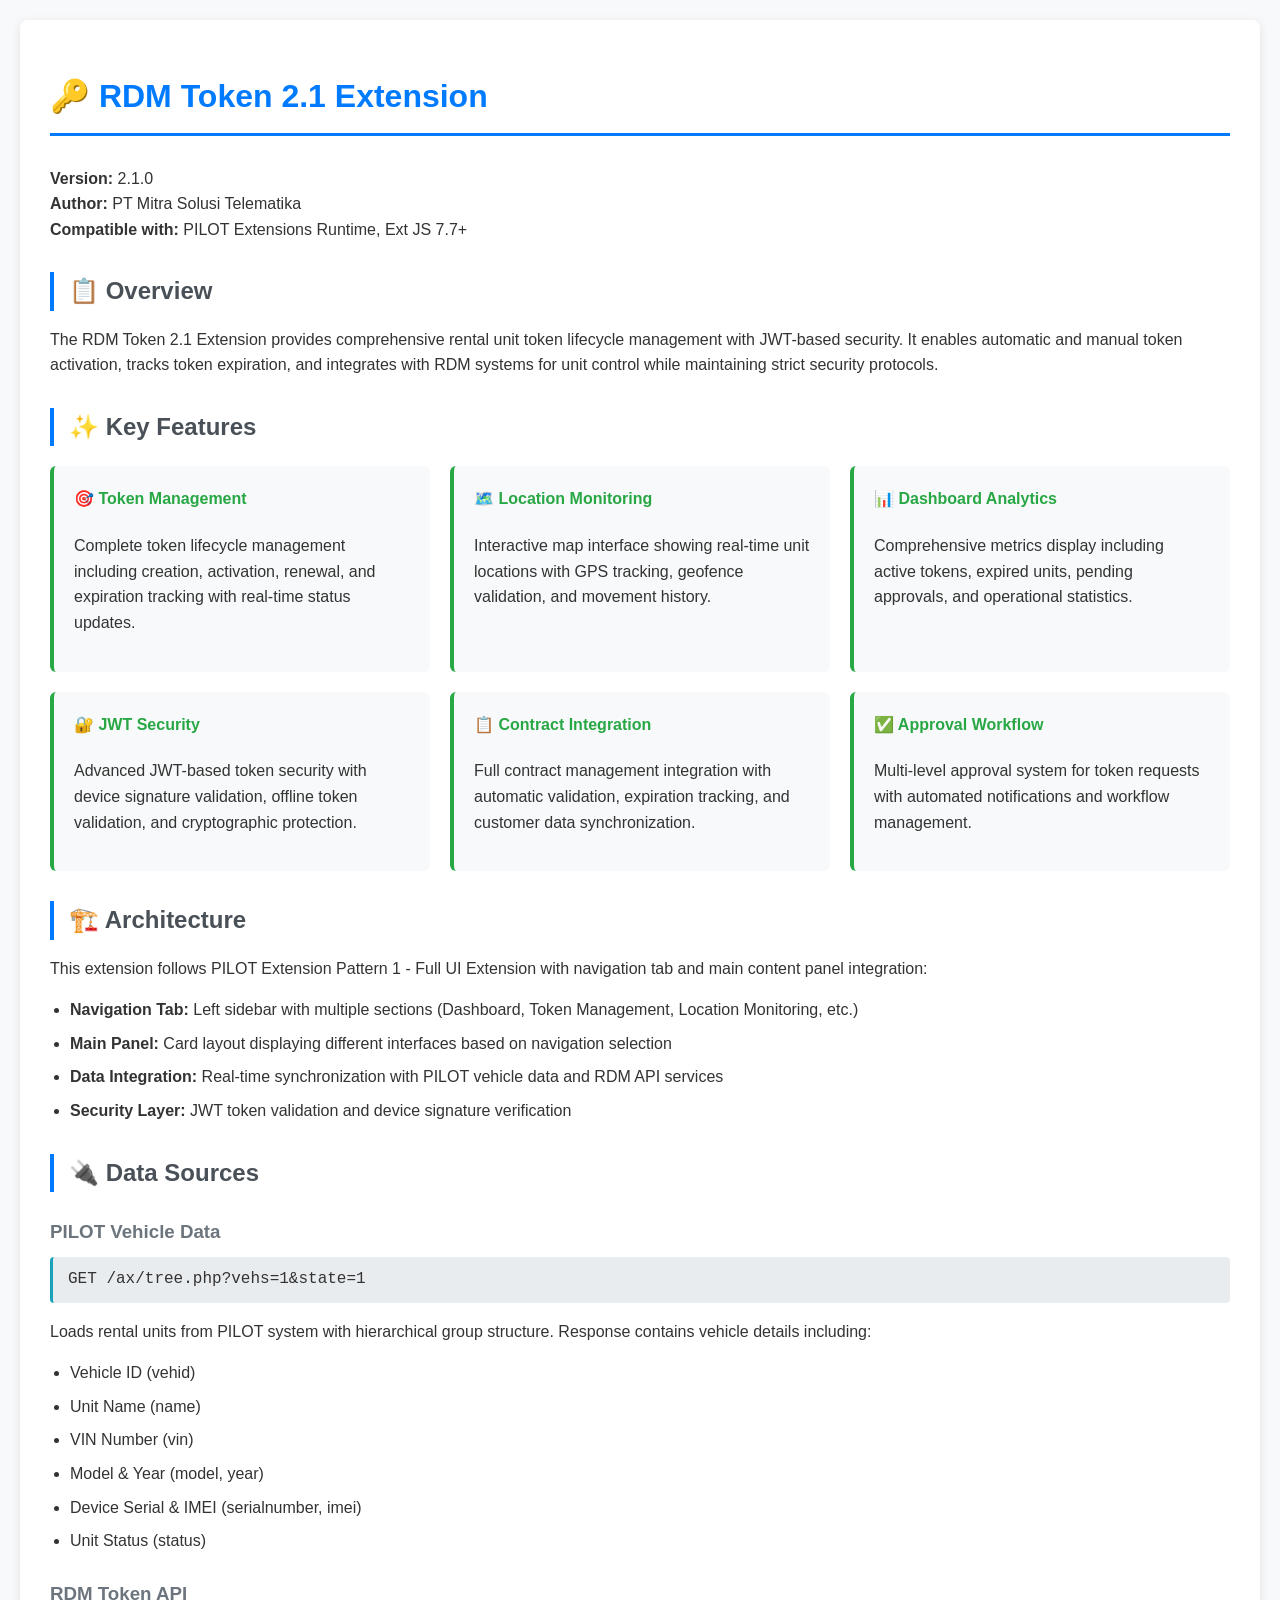
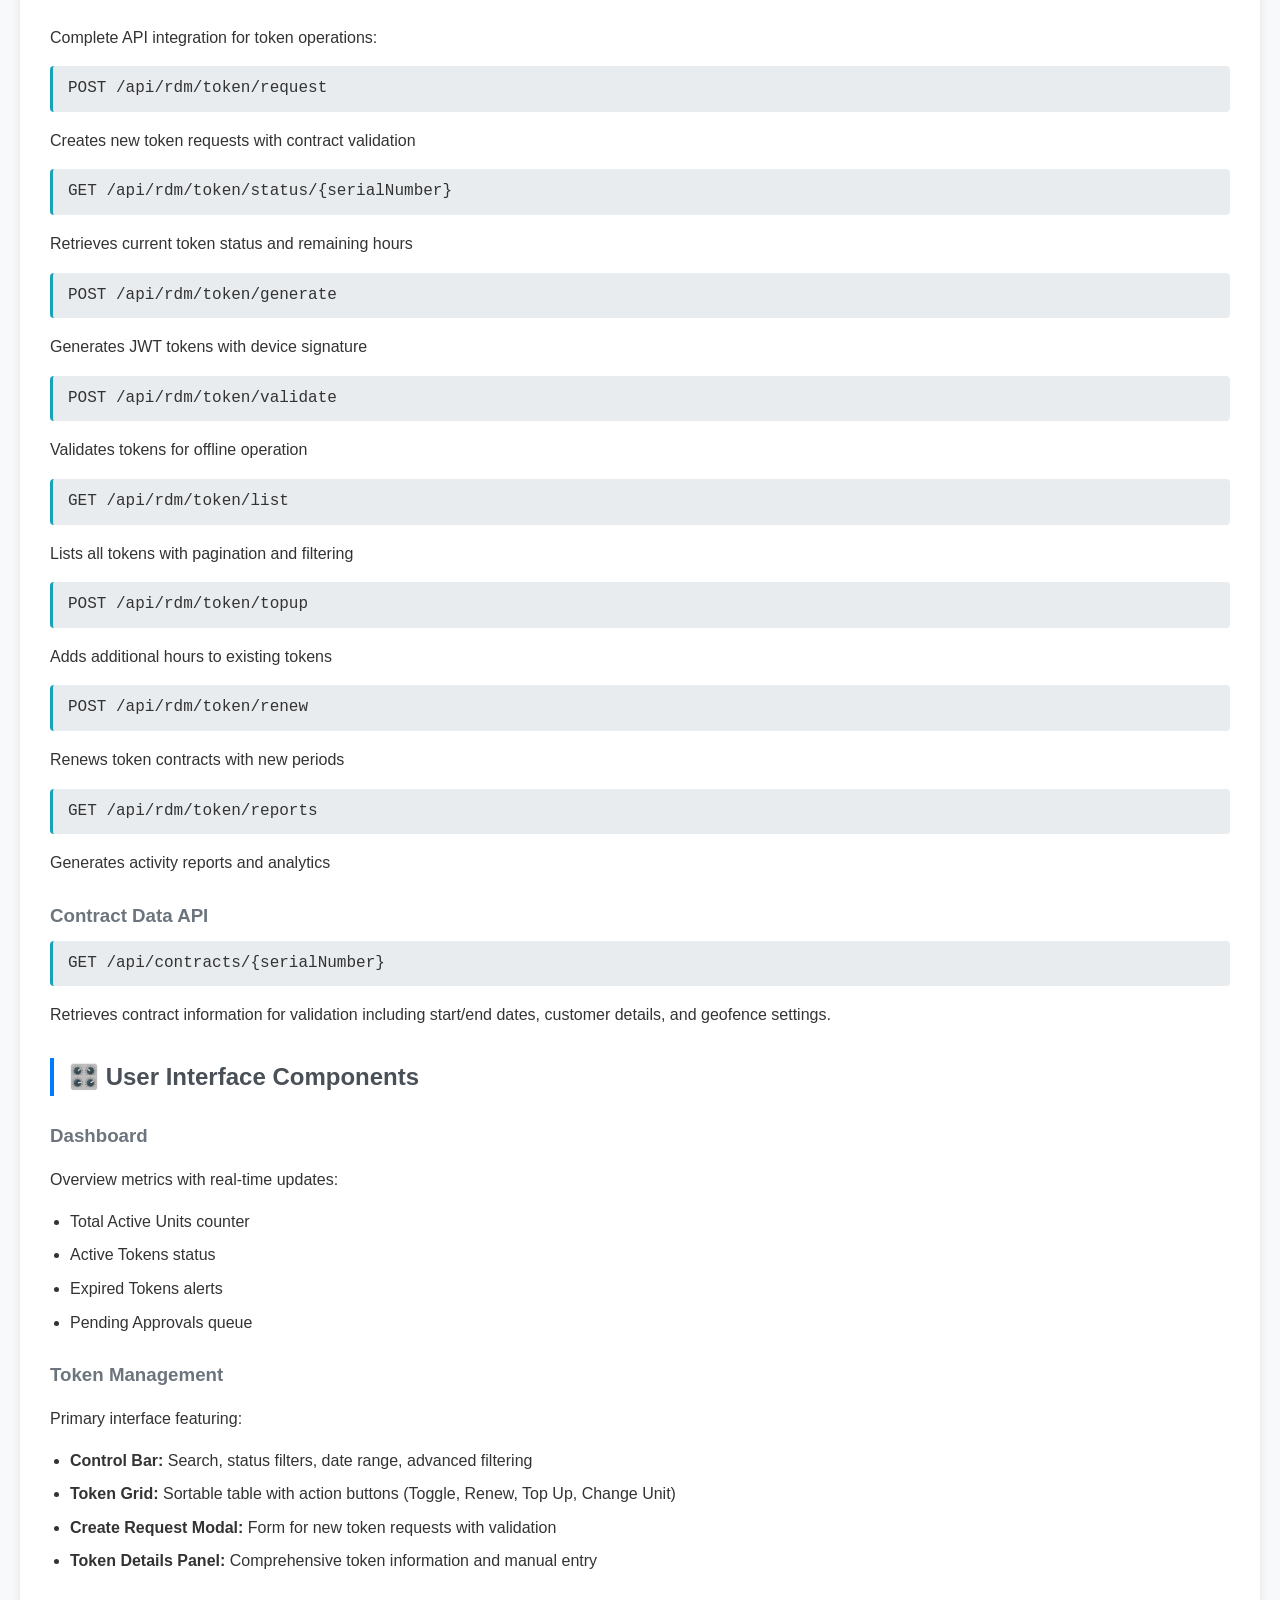
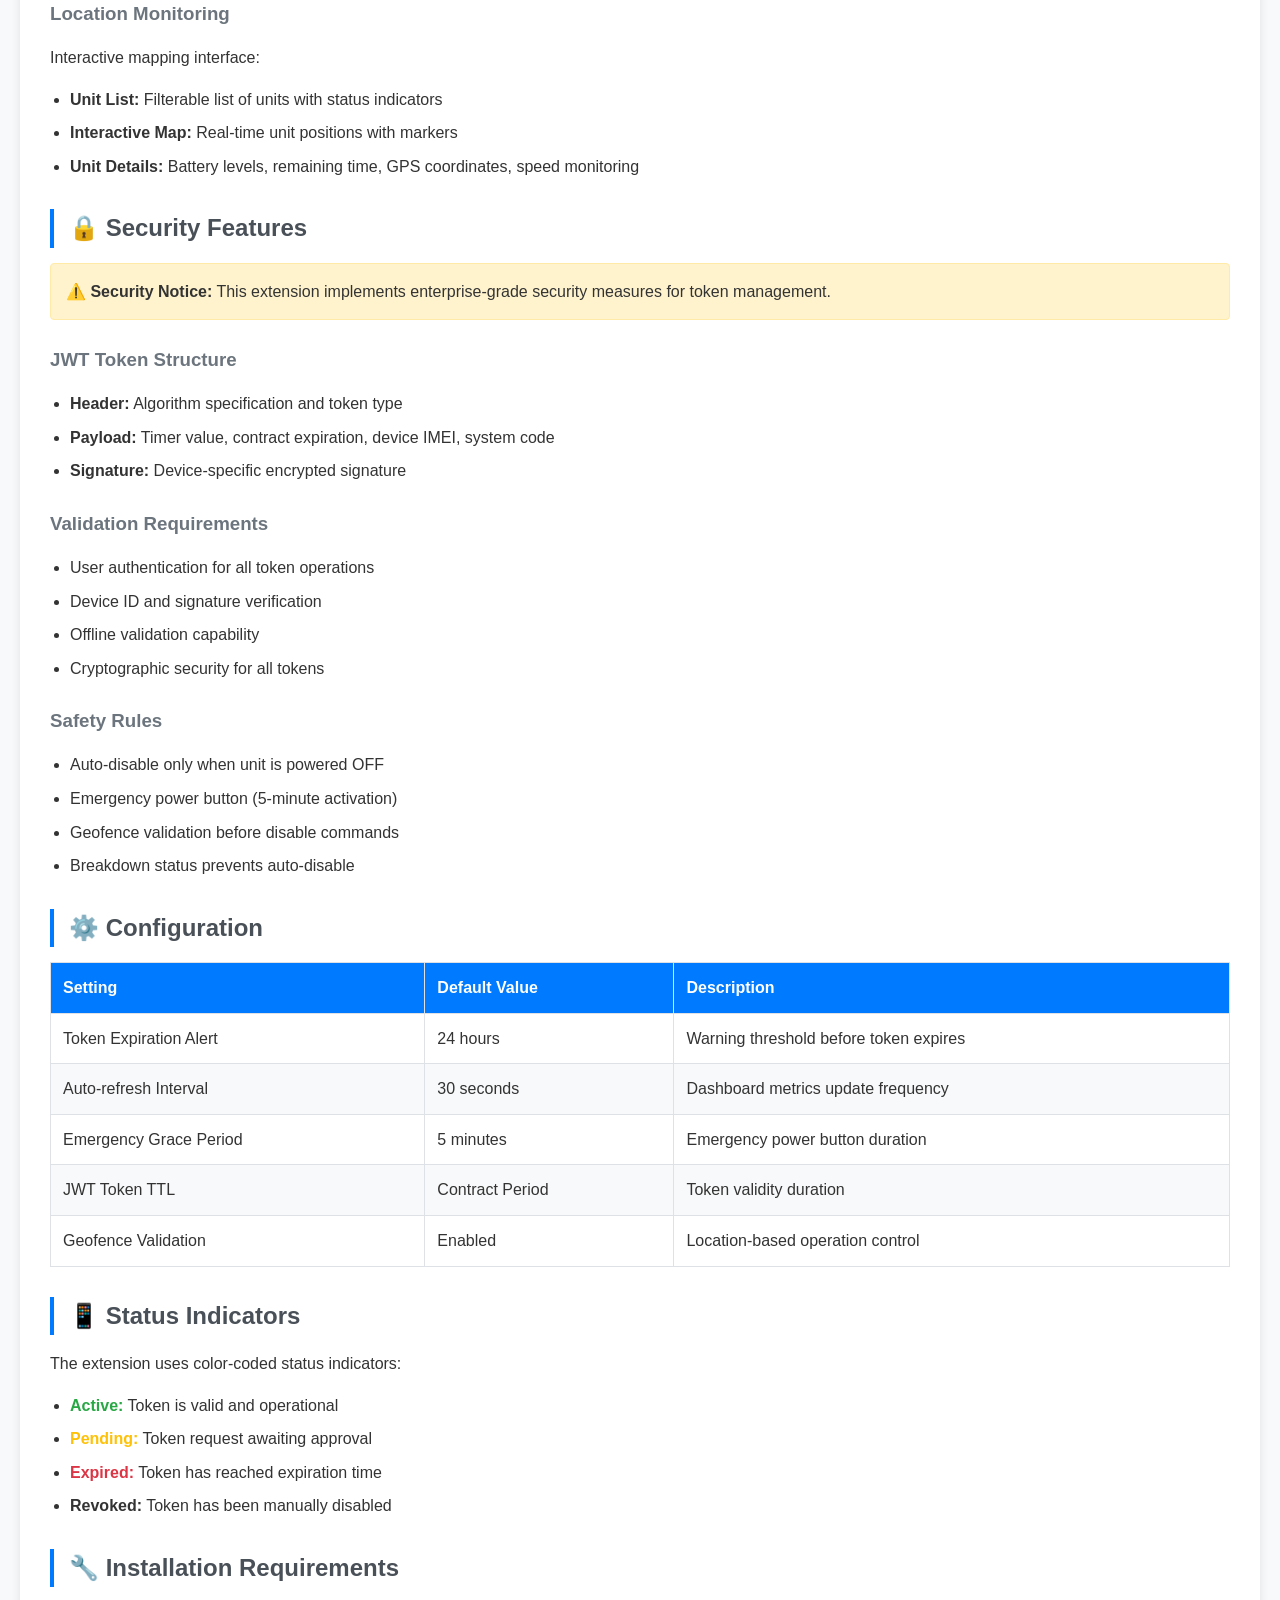
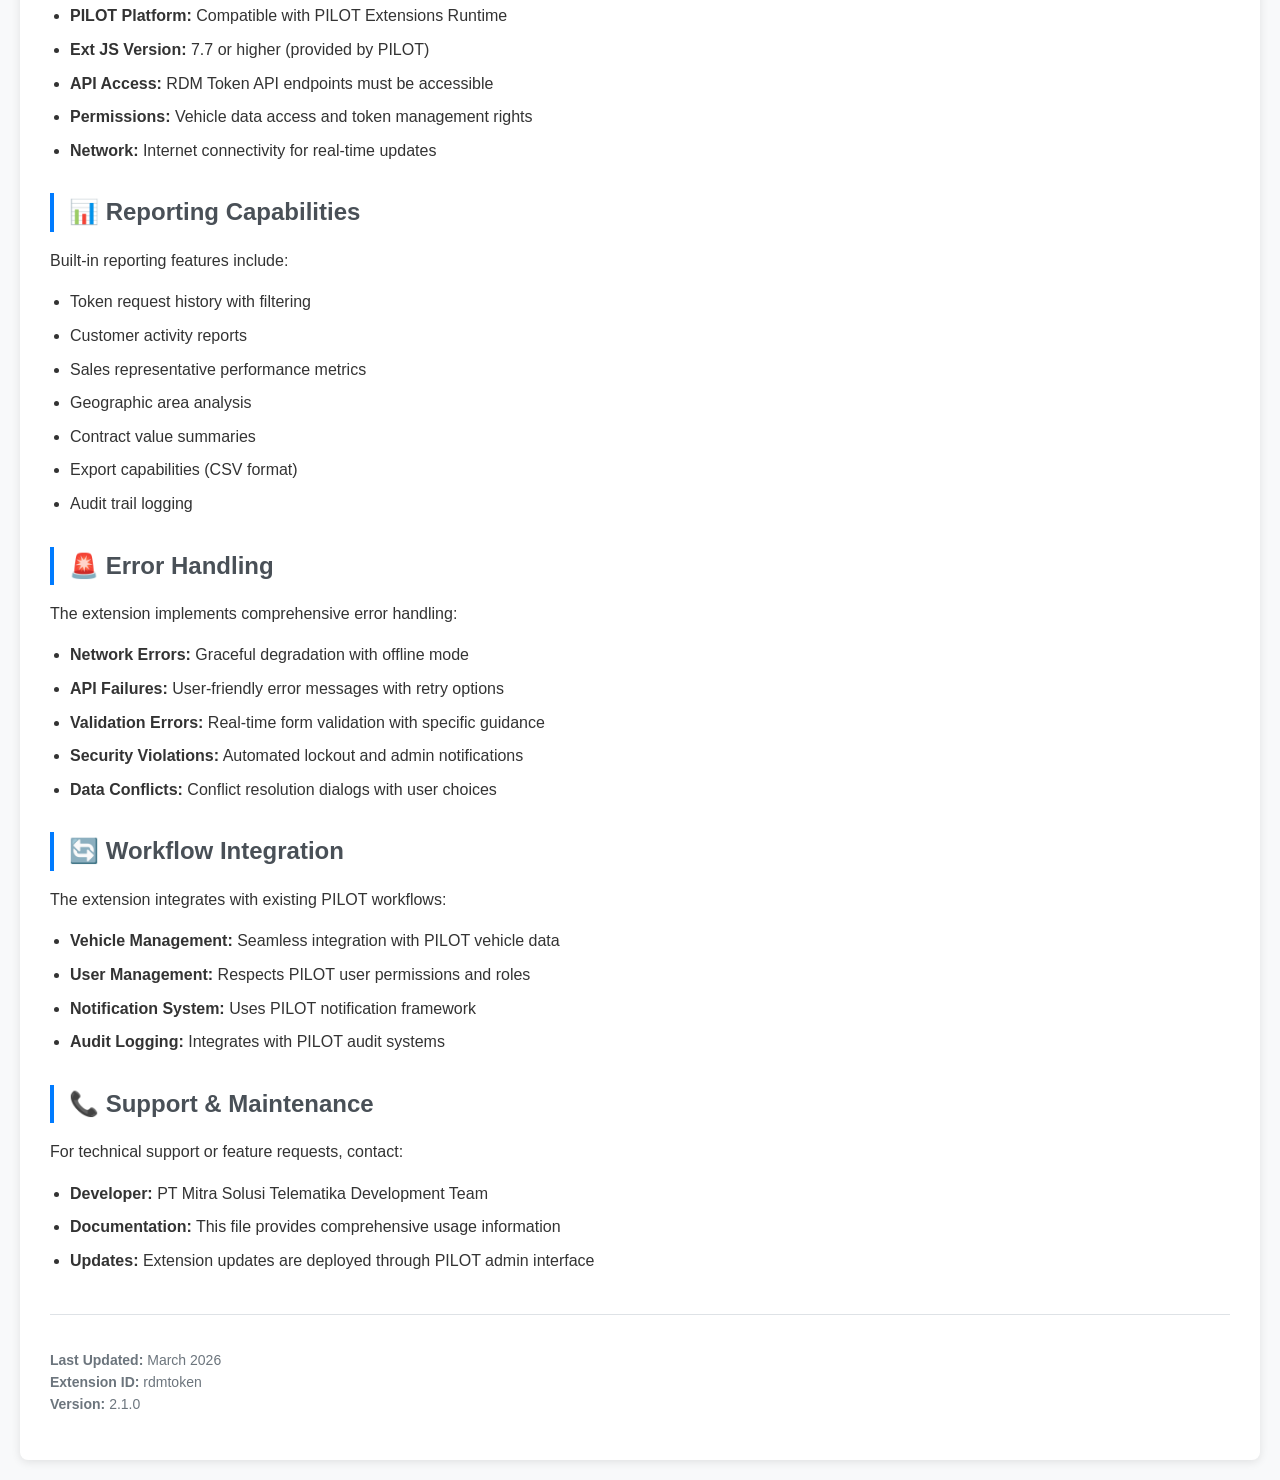
==== RDM/doc/index.html @ cec684c6 "Add files via upload" ====
<!DOCTYPE html>
<html lang="en">
<head>
    <meta charset="UTF-8">
    <meta name="viewport" content="width=device-width, initial-scale=1.0">
    <title>RDM Token 2.1 Extension Documentation</title>
    <style>
        body {
            font-family: 'Segoe UI', Tahoma, Geneva, Verdana, sans-serif;
            line-height: 1.6;
            margin: 0;
            padding: 20px;
            background-color: #f8f9fa;
            color: #333;
        }
        .container {
            max-width: 1200px;
            margin: 0 auto;
            background: white;
            padding: 30px;
            border-radius: 8px;
            box-shadow: 0 2px 10px rgba(0,0,0,0.1);
        }
        h1 {
            color: #007bff;
            border-bottom: 3px solid #007bff;
            padding-bottom: 10px;
            margin-bottom: 30px;
        }
        h2 {
            color: #495057;
            margin-top: 30px;
            margin-bottom: 15px;
            border-left: 4px solid #007bff;
            padding-left: 15px;
        }
        h3 {
            color: #6c757d;
            margin-top: 25px;
            margin-bottom: 10px;
        }
        .feature-grid {
            display: grid;
            grid-template-columns: repeat(auto-fit, minmax(300px, 1fr));
            gap: 20px;
            margin: 20px 0;
        }
        .feature-card {
            background: #f8f9fa;
            padding: 20px;
            border-radius: 6px;
            border-left: 4px solid #28a745;
        }
        .feature-card h4 {
            margin-top: 0;
            color: #28a745;
        }
        .api-endpoint {
            background: #e9ecef;
            padding: 10px 15px;
            border-radius: 4px;
            font-family: 'Courier New', monospace;
            margin: 10px 0;
            border-left: 3px solid #17a2b8;
        }
        .security-warning {
            background: #fff3cd;
            border: 1px solid #ffeaa7;
            border-radius: 4px;
            padding: 15px;
            margin: 15px 0;
        }
        .config-table {
            width: 100%;
            border-collapse: collapse;
            margin: 15px 0;
        }
        .config-table th,
        .config-table td {
            border: 1px solid #dee2e6;
            padding: 12px;
            text-align: left;
        }
        .config-table th {
            background-color: #007bff;
            color: white;
        }
        .config-table tr:nth-child(even) {
            background-color: #f8f9fa;
        }
        .status-active { color: #28a745; font-weight: bold; }
        .status-pending { color: #ffc107; font-weight: bold; }
        .status-expired { color: #dc3545; font-weight: bold; }
        ul {
            padding-left: 20px;
        }
        li {
            margin-bottom: 8px;
        }
    </style>
</head>
<body>
    <div class="container">
        <h1>🔑 RDM Token 2.1 Extension</h1>
        
        <p><strong>Version:</strong> 2.1.0<br>
        <strong>Author:</strong> PT Mitra Solusi Telematika<br>
        <strong>Compatible with:</strong> PILOT Extensions Runtime, Ext JS 7.7+</p>

        <h2>📋 Overview</h2>
        <p>The RDM Token 2.1 Extension provides comprehensive rental unit token lifecycle management with JWT-based security. It enables automatic and manual token activation, tracks token expiration, and integrates with RDM systems for unit control while maintaining strict security protocols.</p>

        <h2>✨ Key Features</h2>
        <div class="feature-grid">
            <div class="feature-card">
                <h4>🎯 Token Management</h4>
                <p>Complete token lifecycle management including creation, activation, renewal, and expiration tracking with real-time status updates.</p>
            </div>
            <div class="feature-card">
                <h4>🗺️ Location Monitoring</h4>
                <p>Interactive map interface showing real-time unit locations with GPS tracking, geofence validation, and movement history.</p>
            </div>
            <div class="feature-card">
                <h4>📊 Dashboard Analytics</h4>
                <p>Comprehensive metrics display including active tokens, expired units, pending approvals, and operational statistics.</p>
            </div>
            <div class="feature-card">
                <h4>🔐 JWT Security</h4>
                <p>Advanced JWT-based token security with device signature validation, offline token validation, and cryptographic protection.</p>
            </div>
            <div class="feature-card">
                <h4>📋 Contract Integration</h4>
                <p>Full contract management integration with automatic validation, expiration tracking, and customer data synchronization.</p>
            </div>
            <div class="feature-card">
                <h4>✅ Approval Workflow</h4>
                <p>Multi-level approval system for token requests with automated notifications and workflow management.</p>
            </div>
        </div>

        <h2>🏗️ Architecture</h2>
        <p>This extension follows PILOT Extension Pattern 1 - Full UI Extension with navigation tab and main content panel integration:</p>
        <ul>
            <li><strong>Navigation Tab:</strong> Left sidebar with multiple sections (Dashboard, Token Management, Location Monitoring, etc.)</li>
            <li><strong>Main Panel:</strong> Card layout displaying different interfaces based on navigation selection</li>
            <li><strong>Data Integration:</strong> Real-time synchronization with PILOT vehicle data and RDM API services</li>
            <li><strong>Security Layer:</strong> JWT token validation and device signature verification</li>
        </ul>

        <h2>🔌 Data Sources</h2>
        <h3>PILOT Vehicle Data</h3>
        <div class="api-endpoint">GET /ax/tree.php?vehs=1&state=1</div>
        <p>Loads rental units from PILOT system with hierarchical group structure. Response contains vehicle details including:</p>
        <ul>
            <li>Vehicle ID (vehid)</li>
            <li>Unit Name (name)</li>
            <li>VIN Number (vin)</li>
            <li>Model & Year (model, year)</li>
            <li>Device Serial & IMEI (serialnumber, imei)</li>
            <li>Unit Status (status)</li>
        </ul>

        <h3>RDM Token API</h3>
        <p>Complete API integration for token operations:</p>
        
        <div class="api-endpoint">POST /api/rdm/token/request</div>
        <p>Creates new token requests with contract validation</p>

        <div class="api-endpoint">GET /api/rdm/token/status/{serialNumber}</div>
        <p>Retrieves current token status and remaining hours</p>

        <div class="api-endpoint">POST /api/rdm/token/generate</div>
        <p>Generates JWT tokens with device signature</p>

        <div class="api-endpoint">POST /api/rdm/token/validate</div>
        <p>Validates tokens for offline operation</p>

        <div class="api-endpoint">GET /api/rdm/token/list</div>
        <p>Lists all tokens with pagination and filtering</p>

        <div class="api-endpoint">POST /api/rdm/token/topup</div>
        <p>Adds additional hours to existing tokens</p>

        <div class="api-endpoint">POST /api/rdm/token/renew</div>
        <p>Renews token contracts with new periods</p>

        <div class="api-endpoint">GET /api/rdm/token/reports</div>
        <p>Generates activity reports and analytics</p>

        <h3>Contract Data API</h3>
        <div class="api-endpoint">GET /api/contracts/{serialNumber}</div>
        <p>Retrieves contract information for validation including start/end dates, customer details, and geofence settings.</p>

        <h2>🎛️ User Interface Components</h2>
        <h3>Dashboard</h3>
        <p>Overview metrics with real-time updates:</p>
        <ul>
            <li>Total Active Units counter</li>
            <li>Active Tokens status</li>
            <li>Expired Tokens alerts</li>
            <li>Pending Approvals queue</li>
        </ul>

        <h3>Token Management</h3>
        <p>Primary interface featuring:</p>
        <ul>
            <li><strong>Control Bar:</strong> Search, status filters, date range, advanced filtering</li>
            <li><strong>Token Grid:</strong> Sortable table with action buttons (Toggle, Renew, Top Up, Change Unit)</li>
            <li><strong>Create Request Modal:</strong> Form for new token requests with validation</li>
            <li><strong>Token Details Panel:</strong> Comprehensive token information and manual entry</li>
        </ul>

        <h3>Location Monitoring</h3>
        <p>Interactive mapping interface:</p>
        <ul>
            <li><strong>Unit List:</strong> Filterable list of units with status indicators</li>
            <li><strong>Interactive Map:</strong> Real-time unit positions with markers</li>
            <li><strong>Unit Details:</strong> Battery levels, remaining time, GPS coordinates, speed monitoring</li>
        </ul>

        <h2>🔒 Security Features</h2>
        <div class="security-warning">
            <strong>⚠️ Security Notice:</strong> This extension implements enterprise-grade security measures for token management.
        </div>

        <h3>JWT Token Structure</h3>
        <ul>
            <li><strong>Header:</strong> Algorithm specification and token type</li>
            <li><strong>Payload:</strong> Timer value, contract expiration, device IMEI, system code</li>
            <li><strong>Signature:</strong> Device-specific encrypted signature</li>
        </ul>

        <h3>Validation Requirements</h3>
        <ul>
            <li>User authentication for all token operations</li>
            <li>Device ID and signature verification</li>
            <li>Offline validation capability</li>
            <li>Cryptographic security for all tokens</li>
        </ul>

        <h3>Safety Rules</h3>
        <ul>
            <li>Auto-disable only when unit is powered OFF</li>
            <li>Emergency power button (5-minute activation)</li>
            <li>Geofence validation before disable commands</li>
            <li>Breakdown status prevents auto-disable</li>
        </ul>

        <h2>⚙️ Configuration</h2>
        <table class="config-table">
            <thead>
                <tr>
                    <th>Setting</th>
                    <th>Default Value</th>
                    <th>Description</th>
                </tr>
            </thead>
            <tbody>
                <tr>
                    <td>Token Expiration Alert</td>
                    <td>24 hours</td>
                    <td>Warning threshold before token expires</td>
                </tr>
                <tr>
                    <td>Auto-refresh Interval</td>
                    <td>30 seconds</td>
                    <td>Dashboard metrics update frequency</td>
                </tr>
                <tr>
                    <td>Emergency Grace Period</td>
                    <td>5 minutes</td>
                    <td>Emergency power button duration</td>
                </tr>
                <tr>
                    <td>JWT Token TTL</td>
                    <td>Contract Period</td>
                    <td>Token validity duration</td>
                </tr>
                <tr>
                    <td>Geofence Validation</td>
                    <td>Enabled</td>
                    <td>Location-based operation control</td>
                </tr>
            </tbody>
        </table>

        <h2>📱 Status Indicators</h2>
        <p>The extension uses color-coded status indicators:</p>
        <ul>
            <li><span class="status-active">Active:</span> Token is valid and operational</li>
            <li><span class="status-pending">Pending:</span> Token request awaiting approval</li>
            <li><span class="status-expired">Expired:</span> Token has reached expiration time</li>
            <li><strong>Revoked:</strong> Token has been manually disabled</li>
        </ul>

        <h2>🔧 Installation Requirements</h2>
        <ul>
            <li><strong>PILOT Platform:</strong> Compatible with PILOT Extensions Runtime</li>
            <li><strong>Ext JS Version:</strong> 7.7 or higher (provided by PILOT)</li>
            <li><strong>API Access:</strong> RDM Token API endpoints must be accessible</li>
            <li><strong>Permissions:</strong> Vehicle data access and token management rights</li>
            <li><strong>Network:</strong> Internet connectivity for real-time updates</li>
        </ul>

        <h2>📊 Reporting Capabilities</h2>
        <p>Built-in reporting features include:</p>
        <ul>
            <li>Token request history with filtering</li>
            <li>Customer activity reports</li>
            <li>Sales representative performance metrics</li>
            <li>Geographic area analysis</li>
            <li>Contract value summaries</li>
            <li>Export capabilities (CSV format)</li>
            <li>Audit trail logging</li>
        </ul>

        <h2>🚨 Error Handling</h2>
        <p>The extension implements comprehensive error handling:</p>
        <ul>
            <li><strong>Network Errors:</strong> Graceful degradation with offline mode</li>
            <li><strong>API Failures:</strong> User-friendly error messages with retry options</li>
            <li><strong>Validation Errors:</strong> Real-time form validation with specific guidance</li>
            <li><strong>Security Violations:</strong> Automated lockout and admin notifications</li>
            <li><strong>Data Conflicts:</strong> Conflict resolution dialogs with user choices</li>
        </ul>

        <h2>🔄 Workflow Integration</h2>
        <p>The extension integrates with existing PILOT workflows:</p>
        <ul>
            <li><strong>Vehicle Management:</strong> Seamless integration with PILOT vehicle data</li>
            <li><strong>User Management:</strong> Respects PILOT user permissions and roles</li>
            <li><strong>Notification System:</strong> Uses PILOT notification framework</li>
            <li><strong>Audit Logging:</strong> Integrates with PILOT audit systems</li>
        </ul>

        <h2>📞 Support & Maintenance</h2>
        <p>For technical support or feature requests, contact:</p>
        <ul>
            <li><strong>Developer:</strong> PT Mitra Solusi Telematika Development Team</li>
            <li><strong>Documentation:</strong> This file provides comprehensive usage information</li>
            <li><strong>Updates:</strong> Extension updates are deployed through PILOT admin interface</li>
        </ul>

        <div style="margin-top: 40px; padding-top: 20px; border-top: 1px solid #dee2e6; color: #6c757d; font-size: 14px;">
            <p><strong>Last Updated:</strong> March 2026<br>
            <strong>Extension ID:</strong> rdmtoken<br>
            <strong>Version:</strong> 2.1.0</p>
        </div>
    </div>
</body>
</html>
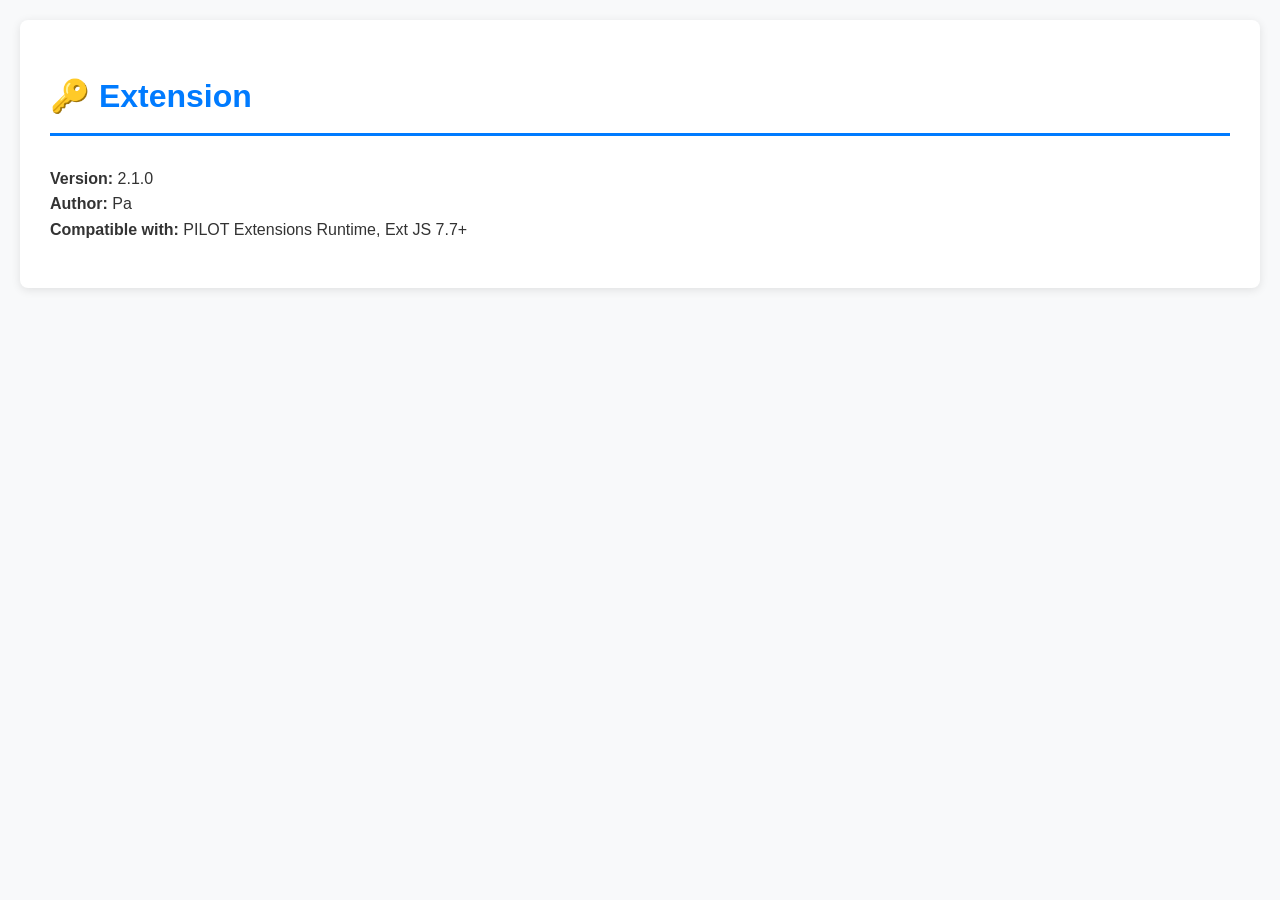
==== commit 2a48dab4: "Update index.html" ====
--- a/RDM/doc/index.html
+++ b/RDM/doc/index.html
@@ -101,251 +101,12 @@
 </head>
 <body>
     <div class="container">
-        <h1>🔑 RDM Token 2.1 Extension</h1>
+        <h1>🔑 Extension</h1>
         
         <p><strong>Version:</strong> 2.1.0<br>
-        <strong>Author:</strong> PT Mitra Solusi Telematika<br>
+        <strong>Author:</strong> Pa<br>
         <strong>Compatible with:</strong> PILOT Extensions Runtime, Ext JS 7.7+</p>
 
-        <h2>📋 Overview</h2>
-        <p>The RDM Token 2.1 Extension provides comprehensive rental unit token lifecycle management with JWT-based security. It enables automatic and manual token activation, tracks token expiration, and integrates with RDM systems for unit control while maintaining strict security protocols.</p>
-
-        <h2>✨ Key Features</h2>
-        <div class="feature-grid">
-            <div class="feature-card">
-                <h4>🎯 Token Management</h4>
-                <p>Complete token lifecycle management including creation, activation, renewal, and expiration tracking with real-time status updates.</p>
-            </div>
-            <div class="feature-card">
-                <h4>🗺️ Location Monitoring</h4>
-                <p>Interactive map interface showing real-time unit locations with GPS tracking, geofence validation, and movement history.</p>
-            </div>
-            <div class="feature-card">
-                <h4>📊 Dashboard Analytics</h4>
-                <p>Comprehensive metrics display including active tokens, expired units, pending approvals, and operational statistics.</p>
-            </div>
-            <div class="feature-card">
-                <h4>🔐 JWT Security</h4>
-                <p>Advanced JWT-based token security with device signature validation, offline token validation, and cryptographic protection.</p>
-            </div>
-            <div class="feature-card">
-                <h4>📋 Contract Integration</h4>
-                <p>Full contract management integration with automatic validation, expiration tracking, and customer data synchronization.</p>
-            </div>
-            <div class="feature-card">
-                <h4>✅ Approval Workflow</h4>
-                <p>Multi-level approval system for token requests with automated notifications and workflow management.</p>
-            </div>
-        </div>
-
-        <h2>🏗️ Architecture</h2>
-        <p>This extension follows PILOT Extension Pattern 1 - Full UI Extension with navigation tab and main content panel integration:</p>
-        <ul>
-            <li><strong>Navigation Tab:</strong> Left sidebar with multiple sections (Dashboard, Token Management, Location Monitoring, etc.)</li>
-            <li><strong>Main Panel:</strong> Card layout displaying different interfaces based on navigation selection</li>
-            <li><strong>Data Integration:</strong> Real-time synchronization with PILOT vehicle data and RDM API services</li>
-            <li><strong>Security Layer:</strong> JWT token validation and device signature verification</li>
-        </ul>
-
-        <h2>🔌 Data Sources</h2>
-        <h3>PILOT Vehicle Data</h3>
-        <div class="api-endpoint">GET /ax/tree.php?vehs=1&state=1</div>
-        <p>Loads rental units from PILOT system with hierarchical group structure. Response contains vehicle details including:</p>
-        <ul>
-            <li>Vehicle ID (vehid)</li>
-            <li>Unit Name (name)</li>
-            <li>VIN Number (vin)</li>
-            <li>Model & Year (model, year)</li>
-            <li>Device Serial & IMEI (serialnumber, imei)</li>
-            <li>Unit Status (status)</li>
-        </ul>
-
-        <h3>RDM Token API</h3>
-        <p>Complete API integration for token operations:</p>
-        
-        <div class="api-endpoint">POST /api/rdm/token/request</div>
-        <p>Creates new token requests with contract validation</p>
-
-        <div class="api-endpoint">GET /api/rdm/token/status/{serialNumber}</div>
-        <p>Retrieves current token status and remaining hours</p>
-
-        <div class="api-endpoint">POST /api/rdm/token/generate</div>
-        <p>Generates JWT tokens with device signature</p>
-
-        <div class="api-endpoint">POST /api/rdm/token/validate</div>
-        <p>Validates tokens for offline operation</p>
-
-        <div class="api-endpoint">GET /api/rdm/token/list</div>
-        <p>Lists all tokens with pagination and filtering</p>
-
-        <div class="api-endpoint">POST /api/rdm/token/topup</div>
-        <p>Adds additional hours to existing tokens</p>
-
-        <div class="api-endpoint">POST /api/rdm/token/renew</div>
-        <p>Renews token contracts with new periods</p>
-
-        <div class="api-endpoint">GET /api/rdm/token/reports</div>
-        <p>Generates activity reports and analytics</p>
-
-        <h3>Contract Data API</h3>
-        <div class="api-endpoint">GET /api/contracts/{serialNumber}</div>
-        <p>Retrieves contract information for validation including start/end dates, customer details, and geofence settings.</p>
-
-        <h2>🎛️ User Interface Components</h2>
-        <h3>Dashboard</h3>
-        <p>Overview metrics with real-time updates:</p>
-        <ul>
-            <li>Total Active Units counter</li>
-            <li>Active Tokens status</li>
-            <li>Expired Tokens alerts</li>
-            <li>Pending Approvals queue</li>
-        </ul>
-
-        <h3>Token Management</h3>
-        <p>Primary interface featuring:</p>
-        <ul>
-            <li><strong>Control Bar:</strong> Search, status filters, date range, advanced filtering</li>
-            <li><strong>Token Grid:</strong> Sortable table with action buttons (Toggle, Renew, Top Up, Change Unit)</li>
-            <li><strong>Create Request Modal:</strong> Form for new token requests with validation</li>
-            <li><strong>Token Details Panel:</strong> Comprehensive token information and manual entry</li>
-        </ul>
-
-        <h3>Location Monitoring</h3>
-        <p>Interactive mapping interface:</p>
-        <ul>
-            <li><strong>Unit List:</strong> Filterable list of units with status indicators</li>
-            <li><strong>Interactive Map:</strong> Real-time unit positions with markers</li>
-            <li><strong>Unit Details:</strong> Battery levels, remaining time, GPS coordinates, speed monitoring</li>
-        </ul>
-
-        <h2>🔒 Security Features</h2>
-        <div class="security-warning">
-            <strong>⚠️ Security Notice:</strong> This extension implements enterprise-grade security measures for token management.
-        </div>
-
-        <h3>JWT Token Structure</h3>
-        <ul>
-            <li><strong>Header:</strong> Algorithm specification and token type</li>
-            <li><strong>Payload:</strong> Timer value, contract expiration, device IMEI, system code</li>
-            <li><strong>Signature:</strong> Device-specific encrypted signature</li>
-        </ul>
-
-        <h3>Validation Requirements</h3>
-        <ul>
-            <li>User authentication for all token operations</li>
-            <li>Device ID and signature verification</li>
-            <li>Offline validation capability</li>
-            <li>Cryptographic security for all tokens</li>
-        </ul>
-
-        <h3>Safety Rules</h3>
-        <ul>
-            <li>Auto-disable only when unit is powered OFF</li>
-            <li>Emergency power button (5-minute activation)</li>
-            <li>Geofence validation before disable commands</li>
-            <li>Breakdown status prevents auto-disable</li>
-        </ul>
-
-        <h2>⚙️ Configuration</h2>
-        <table class="config-table">
-            <thead>
-                <tr>
-                    <th>Setting</th>
-                    <th>Default Value</th>
-                    <th>Description</th>
-                </tr>
-            </thead>
-            <tbody>
-                <tr>
-                    <td>Token Expiration Alert</td>
-                    <td>24 hours</td>
-                    <td>Warning threshold before token expires</td>
-                </tr>
-                <tr>
-                    <td>Auto-refresh Interval</td>
-                    <td>30 seconds</td>
-                    <td>Dashboard metrics update frequency</td>
-                </tr>
-                <tr>
-                    <td>Emergency Grace Period</td>
-                    <td>5 minutes</td>
-                    <td>Emergency power button duration</td>
-                </tr>
-                <tr>
-                    <td>JWT Token TTL</td>
-                    <td>Contract Period</td>
-                    <td>Token validity duration</td>
-                </tr>
-                <tr>
-                    <td>Geofence Validation</td>
-                    <td>Enabled</td>
-                    <td>Location-based operation control</td>
-                </tr>
-            </tbody>
-        </table>
-
-        <h2>📱 Status Indicators</h2>
-        <p>The extension uses color-coded status indicators:</p>
-        <ul>
-            <li><span class="status-active">Active:</span> Token is valid and operational</li>
-            <li><span class="status-pending">Pending:</span> Token request awaiting approval</li>
-            <li><span class="status-expired">Expired:</span> Token has reached expiration time</li>
-            <li><strong>Revoked:</strong> Token has been manually disabled</li>
-        </ul>
-
-        <h2>🔧 Installation Requirements</h2>
-        <ul>
-            <li><strong>PILOT Platform:</strong> Compatible with PILOT Extensions Runtime</li>
-            <li><strong>Ext JS Version:</strong> 7.7 or higher (provided by PILOT)</li>
-            <li><strong>API Access:</strong> RDM Token API endpoints must be accessible</li>
-            <li><strong>Permissions:</strong> Vehicle data access and token management rights</li>
-            <li><strong>Network:</strong> Internet connectivity for real-time updates</li>
-        </ul>
-
-        <h2>📊 Reporting Capabilities</h2>
-        <p>Built-in reporting features include:</p>
-        <ul>
-            <li>Token request history with filtering</li>
-            <li>Customer activity reports</li>
-            <li>Sales representative performance metrics</li>
-            <li>Geographic area analysis</li>
-            <li>Contract value summaries</li>
-            <li>Export capabilities (CSV format)</li>
-            <li>Audit trail logging</li>
-        </ul>
-
-        <h2>🚨 Error Handling</h2>
-        <p>The extension implements comprehensive error handling:</p>
-        <ul>
-            <li><strong>Network Errors:</strong> Graceful degradation with offline mode</li>
-            <li><strong>API Failures:</strong> User-friendly error messages with retry options</li>
-            <li><strong>Validation Errors:</strong> Real-time form validation with specific guidance</li>
-            <li><strong>Security Violations:</strong> Automated lockout and admin notifications</li>
-            <li><strong>Data Conflicts:</strong> Conflict resolution dialogs with user choices</li>
-        </ul>
-
-        <h2>🔄 Workflow Integration</h2>
-        <p>The extension integrates with existing PILOT workflows:</p>
-        <ul>
-            <li><strong>Vehicle Management:</strong> Seamless integration with PILOT vehicle data</li>
-            <li><strong>User Management:</strong> Respects PILOT user permissions and roles</li>
-            <li><strong>Notification System:</strong> Uses PILOT notification framework</li>
-            <li><strong>Audit Logging:</strong> Integrates with PILOT audit systems</li>
-        </ul>
-
-        <h2>📞 Support & Maintenance</h2>
-        <p>For technical support or feature requests, contact:</p>
-        <ul>
-            <li><strong>Developer:</strong> PT Mitra Solusi Telematika Development Team</li>
-            <li><strong>Documentation:</strong> This file provides comprehensive usage information</li>
-            <li><strong>Updates:</strong> Extension updates are deployed through PILOT admin interface</li>
-        </ul>
-
-        <div style="margin-top: 40px; padding-top: 20px; border-top: 1px solid #dee2e6; color: #6c757d; font-size: 14px;">
-            <p><strong>Last Updated:</strong> March 2026<br>
-            <strong>Extension ID:</strong> rdmtoken<br>
-            <strong>Version:</strong> 2.1.0</p>
-        </div>
     </div>
 </body>
-</html>+</html>
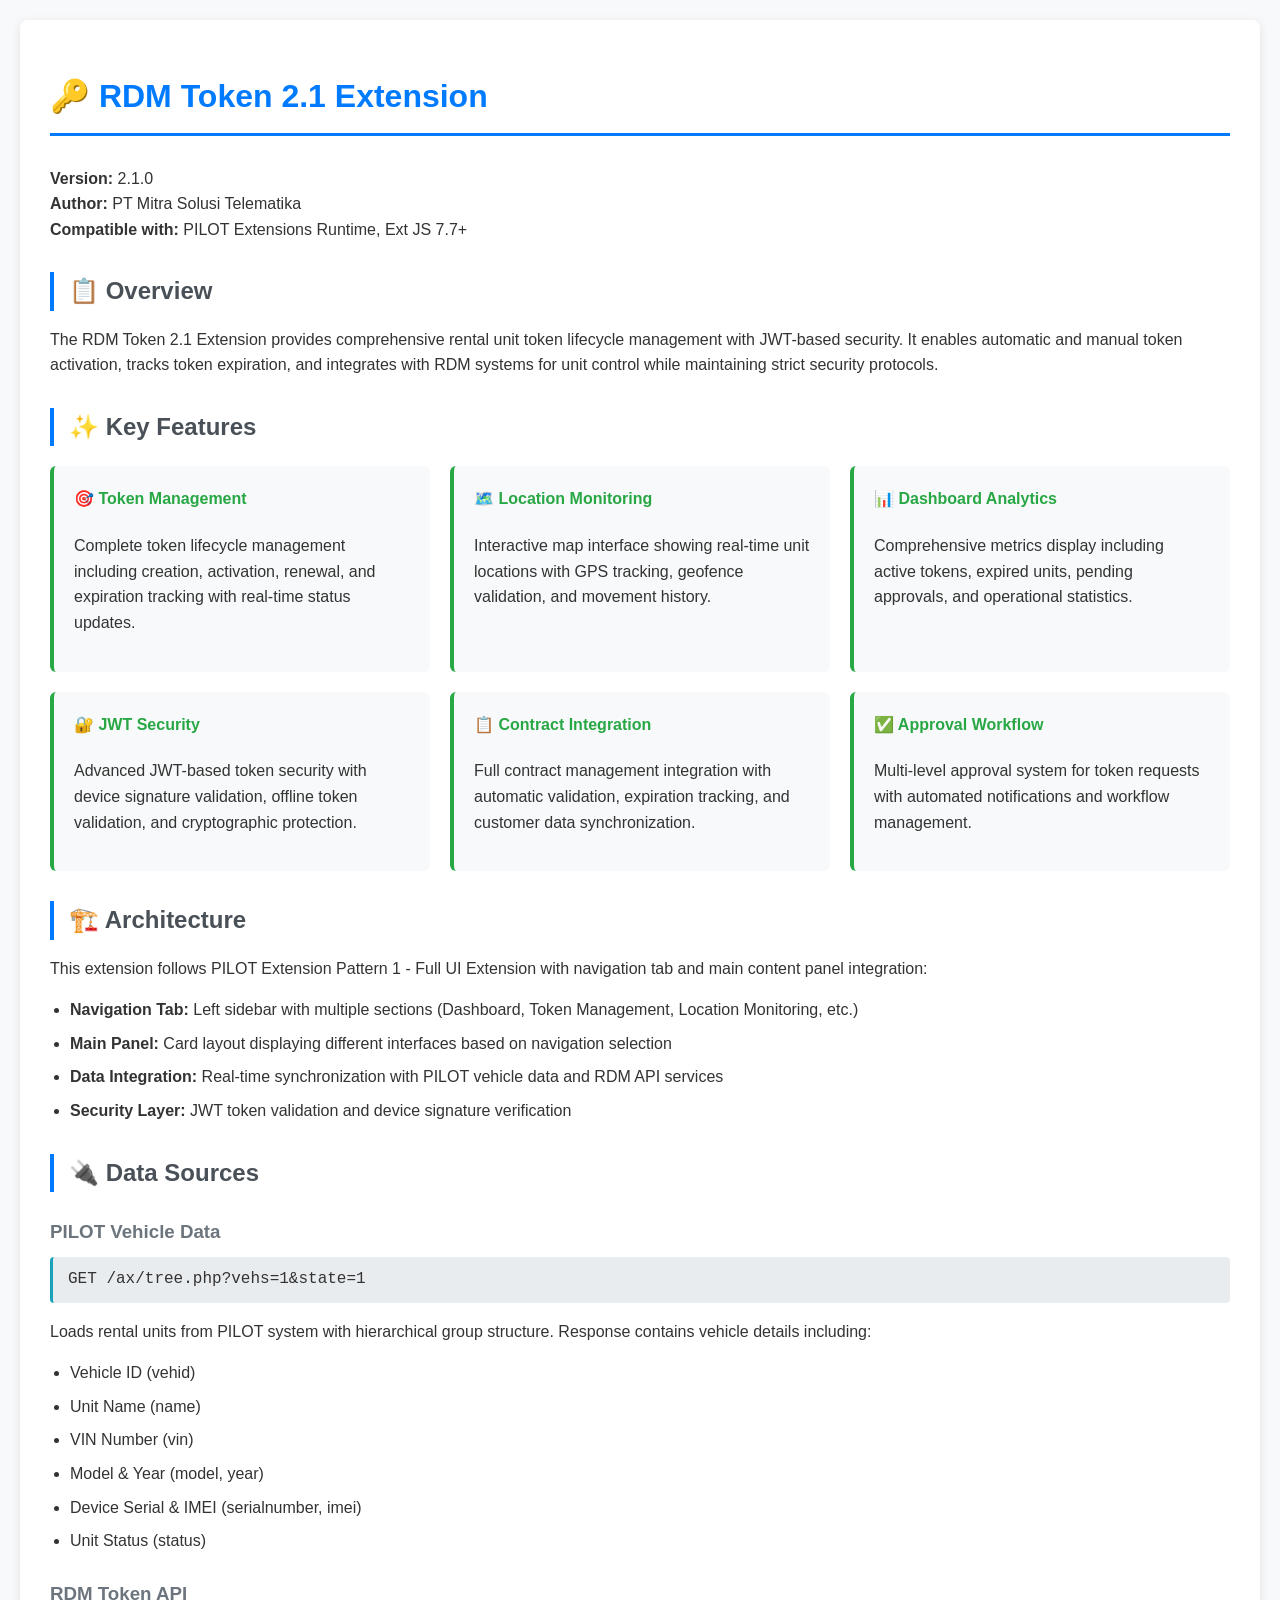
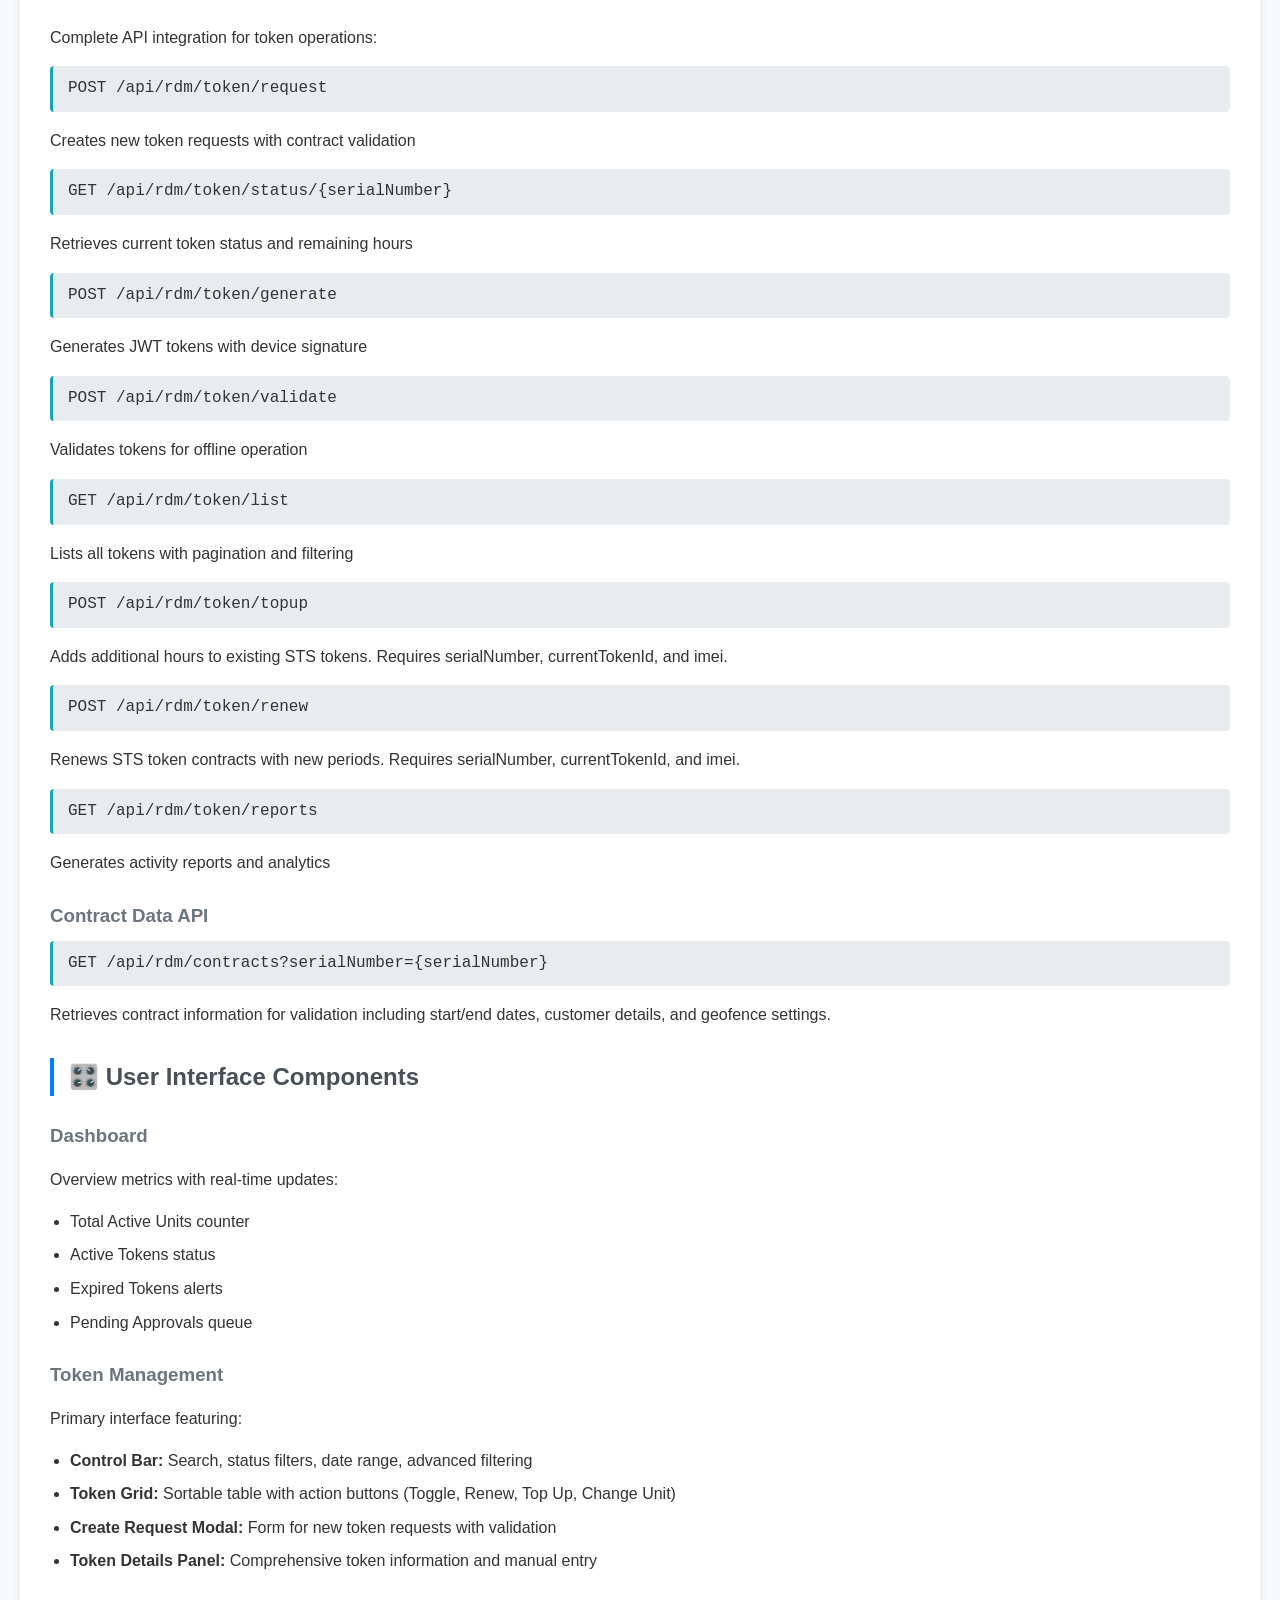
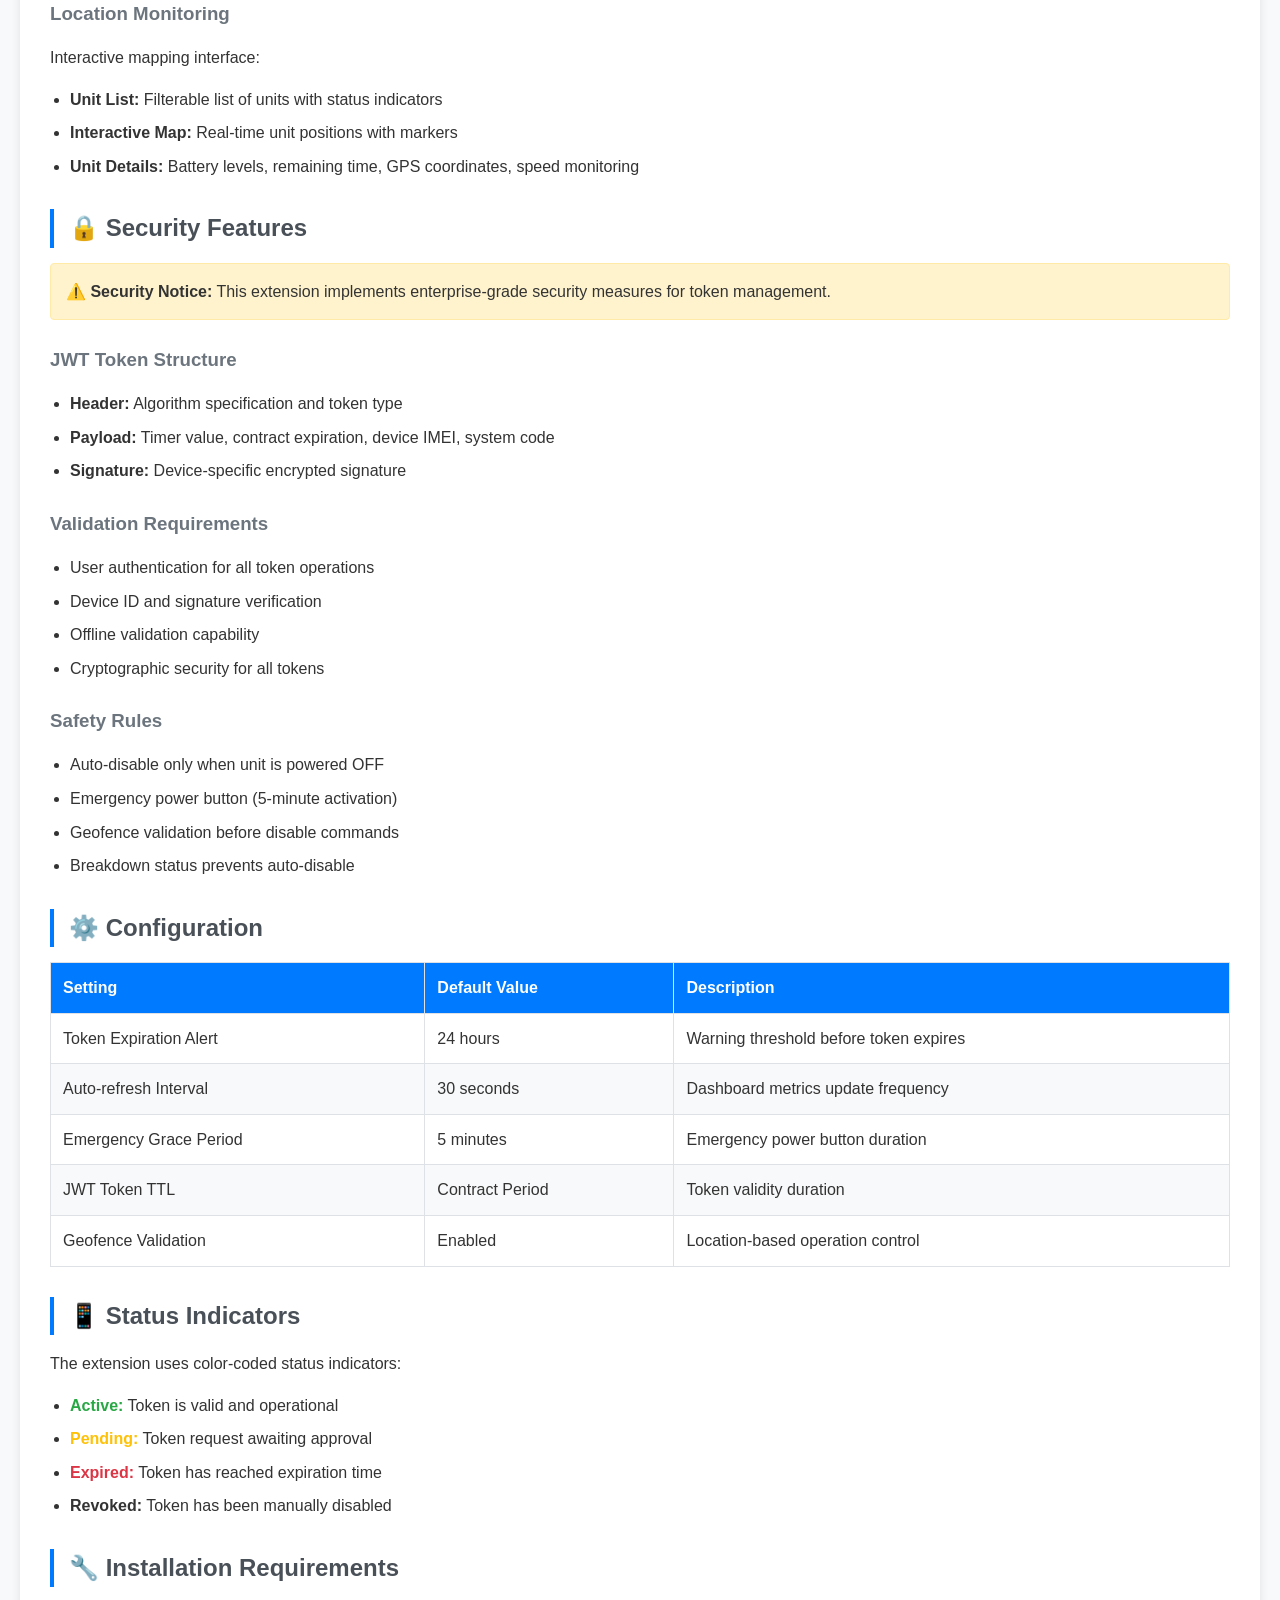
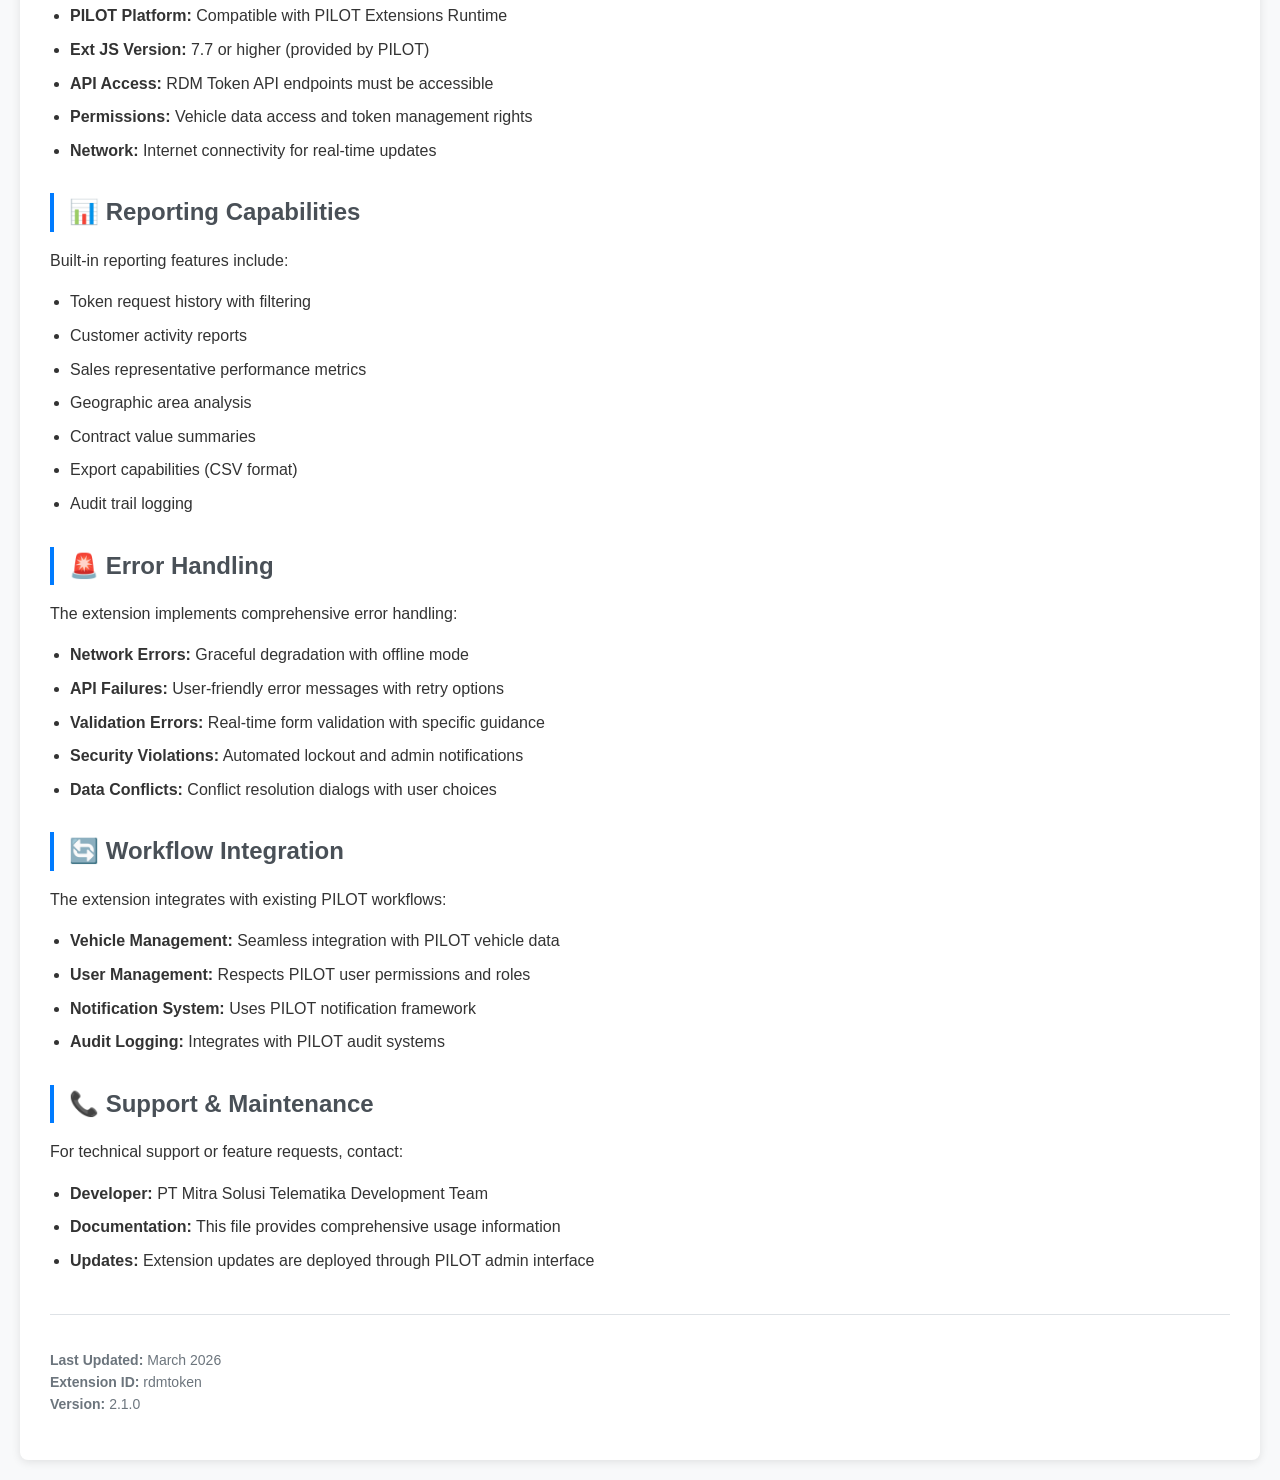
==== commit b882be66: "Add files via upload" ====
--- a/RDM/doc/index.html
+++ b/RDM/doc/index.html
@@ -101,12 +101,251 @@
 </head>
 <body>
     <div class="container">
-        <h1>🔑 Extension</h1>
+        <h1>🔑 RDM Token 2.1 Extension</h1>
         
         <p><strong>Version:</strong> 2.1.0<br>
-        <strong>Author:</strong> Pa<br>
+        <strong>Author:</strong> PT Mitra Solusi Telematika<br>
         <strong>Compatible with:</strong> PILOT Extensions Runtime, Ext JS 7.7+</p>
 
+        <h2>📋 Overview</h2>
+        <p>The RDM Token 2.1 Extension provides comprehensive rental unit token lifecycle management with JWT-based security. It enables automatic and manual token activation, tracks token expiration, and integrates with RDM systems for unit control while maintaining strict security protocols.</p>
+
+        <h2>✨ Key Features</h2>
+        <div class="feature-grid">
+            <div class="feature-card">
+                <h4>🎯 Token Management</h4>
+                <p>Complete token lifecycle management including creation, activation, renewal, and expiration tracking with real-time status updates.</p>
+            </div>
+            <div class="feature-card">
+                <h4>🗺️ Location Monitoring</h4>
+                <p>Interactive map interface showing real-time unit locations with GPS tracking, geofence validation, and movement history.</p>
+            </div>
+            <div class="feature-card">
+                <h4>📊 Dashboard Analytics</h4>
+                <p>Comprehensive metrics display including active tokens, expired units, pending approvals, and operational statistics.</p>
+            </div>
+            <div class="feature-card">
+                <h4>🔐 JWT Security</h4>
+                <p>Advanced JWT-based token security with device signature validation, offline token validation, and cryptographic protection.</p>
+            </div>
+            <div class="feature-card">
+                <h4>📋 Contract Integration</h4>
+                <p>Full contract management integration with automatic validation, expiration tracking, and customer data synchronization.</p>
+            </div>
+            <div class="feature-card">
+                <h4>✅ Approval Workflow</h4>
+                <p>Multi-level approval system for token requests with automated notifications and workflow management.</p>
+            </div>
+        </div>
+
+        <h2>🏗️ Architecture</h2>
+        <p>This extension follows PILOT Extension Pattern 1 - Full UI Extension with navigation tab and main content panel integration:</p>
+        <ul>
+            <li><strong>Navigation Tab:</strong> Left sidebar with multiple sections (Dashboard, Token Management, Location Monitoring, etc.)</li>
+            <li><strong>Main Panel:</strong> Card layout displaying different interfaces based on navigation selection</li>
+            <li><strong>Data Integration:</strong> Real-time synchronization with PILOT vehicle data and RDM API services</li>
+            <li><strong>Security Layer:</strong> JWT token validation and device signature verification</li>
+        </ul>
+
+        <h2>🔌 Data Sources</h2>
+        <h3>PILOT Vehicle Data</h3>
+        <div class="api-endpoint">GET /ax/tree.php?vehs=1&state=1</div>
+        <p>Loads rental units from PILOT system with hierarchical group structure. Response contains vehicle details including:</p>
+        <ul>
+            <li>Vehicle ID (vehid)</li>
+            <li>Unit Name (name)</li>
+            <li>VIN Number (vin)</li>
+            <li>Model & Year (model, year)</li>
+            <li>Device Serial & IMEI (serialnumber, imei)</li>
+            <li>Unit Status (status)</li>
+        </ul>
+
+        <h3>RDM Token API</h3>
+        <p>Complete API integration for token operations:</p>
+        
+        <div class="api-endpoint">POST /api/rdm/token/request</div>
+        <p>Creates new token requests with contract validation</p>
+
+        <div class="api-endpoint">GET /api/rdm/token/status/{serialNumber}</div>
+        <p>Retrieves current token status and remaining hours</p>
+
+        <div class="api-endpoint">POST /api/rdm/token/generate</div>
+        <p>Generates JWT tokens with device signature</p>
+
+        <div class="api-endpoint">POST /api/rdm/token/validate</div>
+        <p>Validates tokens for offline operation</p>
+
+        <div class="api-endpoint">GET /api/rdm/token/list</div>
+        <p>Lists all tokens with pagination and filtering</p>
+
+        <div class="api-endpoint">POST /api/rdm/token/topup</div>
+        <p>Adds additional hours to existing STS tokens. Requires serialNumber, currentTokenId, and imei.</p>
+
+        <div class="api-endpoint">POST /api/rdm/token/renew</div>
+        <p>Renews STS token contracts with new periods. Requires serialNumber, currentTokenId, and imei.</p>
+
+        <div class="api-endpoint">GET /api/rdm/token/reports</div>
+        <p>Generates activity reports and analytics</p>
+
+        <h3>Contract Data API</h3>
+        <div class="api-endpoint">GET /api/rdm/contracts?serialNumber={serialNumber}</div>
+        <p>Retrieves contract information for validation including start/end dates, customer details, and geofence settings.</p>
+
+        <h2>🎛️ User Interface Components</h2>
+        <h3>Dashboard</h3>
+        <p>Overview metrics with real-time updates:</p>
+        <ul>
+            <li>Total Active Units counter</li>
+            <li>Active Tokens status</li>
+            <li>Expired Tokens alerts</li>
+            <li>Pending Approvals queue</li>
+        </ul>
+
+        <h3>Token Management</h3>
+        <p>Primary interface featuring:</p>
+        <ul>
+            <li><strong>Control Bar:</strong> Search, status filters, date range, advanced filtering</li>
+            <li><strong>Token Grid:</strong> Sortable table with action buttons (Toggle, Renew, Top Up, Change Unit)</li>
+            <li><strong>Create Request Modal:</strong> Form for new token requests with validation</li>
+            <li><strong>Token Details Panel:</strong> Comprehensive token information and manual entry</li>
+        </ul>
+
+        <h3>Location Monitoring</h3>
+        <p>Interactive mapping interface:</p>
+        <ul>
+            <li><strong>Unit List:</strong> Filterable list of units with status indicators</li>
+            <li><strong>Interactive Map:</strong> Real-time unit positions with markers</li>
+            <li><strong>Unit Details:</strong> Battery levels, remaining time, GPS coordinates, speed monitoring</li>
+        </ul>
+
+        <h2>🔒 Security Features</h2>
+        <div class="security-warning">
+            <strong>⚠️ Security Notice:</strong> This extension implements enterprise-grade security measures for token management.
+        </div>
+
+        <h3>JWT Token Structure</h3>
+        <ul>
+            <li><strong>Header:</strong> Algorithm specification and token type</li>
+            <li><strong>Payload:</strong> Timer value, contract expiration, device IMEI, system code</li>
+            <li><strong>Signature:</strong> Device-specific encrypted signature</li>
+        </ul>
+
+        <h3>Validation Requirements</h3>
+        <ul>
+            <li>User authentication for all token operations</li>
+            <li>Device ID and signature verification</li>
+            <li>Offline validation capability</li>
+            <li>Cryptographic security for all tokens</li>
+        </ul>
+
+        <h3>Safety Rules</h3>
+        <ul>
+            <li>Auto-disable only when unit is powered OFF</li>
+            <li>Emergency power button (5-minute activation)</li>
+            <li>Geofence validation before disable commands</li>
+            <li>Breakdown status prevents auto-disable</li>
+        </ul>
+
+        <h2>⚙️ Configuration</h2>
+        <table class="config-table">
+            <thead>
+                <tr>
+                    <th>Setting</th>
+                    <th>Default Value</th>
+                    <th>Description</th>
+                </tr>
+            </thead>
+            <tbody>
+                <tr>
+                    <td>Token Expiration Alert</td>
+                    <td>24 hours</td>
+                    <td>Warning threshold before token expires</td>
+                </tr>
+                <tr>
+                    <td>Auto-refresh Interval</td>
+                    <td>30 seconds</td>
+                    <td>Dashboard metrics update frequency</td>
+                </tr>
+                <tr>
+                    <td>Emergency Grace Period</td>
+                    <td>5 minutes</td>
+                    <td>Emergency power button duration</td>
+                </tr>
+                <tr>
+                    <td>JWT Token TTL</td>
+                    <td>Contract Period</td>
+                    <td>Token validity duration</td>
+                </tr>
+                <tr>
+                    <td>Geofence Validation</td>
+                    <td>Enabled</td>
+                    <td>Location-based operation control</td>
+                </tr>
+            </tbody>
+        </table>
+
+        <h2>📱 Status Indicators</h2>
+        <p>The extension uses color-coded status indicators:</p>
+        <ul>
+            <li><span class="status-active">Active:</span> Token is valid and operational</li>
+            <li><span class="status-pending">Pending:</span> Token request awaiting approval</li>
+            <li><span class="status-expired">Expired:</span> Token has reached expiration time</li>
+            <li><strong>Revoked:</strong> Token has been manually disabled</li>
+        </ul>
+
+        <h2>🔧 Installation Requirements</h2>
+        <ul>
+            <li><strong>PILOT Platform:</strong> Compatible with PILOT Extensions Runtime</li>
+            <li><strong>Ext JS Version:</strong> 7.7 or higher (provided by PILOT)</li>
+            <li><strong>API Access:</strong> RDM Token API endpoints must be accessible</li>
+            <li><strong>Permissions:</strong> Vehicle data access and token management rights</li>
+            <li><strong>Network:</strong> Internet connectivity for real-time updates</li>
+        </ul>
+
+        <h2>📊 Reporting Capabilities</h2>
+        <p>Built-in reporting features include:</p>
+        <ul>
+            <li>Token request history with filtering</li>
+            <li>Customer activity reports</li>
+            <li>Sales representative performance metrics</li>
+            <li>Geographic area analysis</li>
+            <li>Contract value summaries</li>
+            <li>Export capabilities (CSV format)</li>
+            <li>Audit trail logging</li>
+        </ul>
+
+        <h2>🚨 Error Handling</h2>
+        <p>The extension implements comprehensive error handling:</p>
+        <ul>
+            <li><strong>Network Errors:</strong> Graceful degradation with offline mode</li>
+            <li><strong>API Failures:</strong> User-friendly error messages with retry options</li>
+            <li><strong>Validation Errors:</strong> Real-time form validation with specific guidance</li>
+            <li><strong>Security Violations:</strong> Automated lockout and admin notifications</li>
+            <li><strong>Data Conflicts:</strong> Conflict resolution dialogs with user choices</li>
+        </ul>
+
+        <h2>🔄 Workflow Integration</h2>
+        <p>The extension integrates with existing PILOT workflows:</p>
+        <ul>
+            <li><strong>Vehicle Management:</strong> Seamless integration with PILOT vehicle data</li>
+            <li><strong>User Management:</strong> Respects PILOT user permissions and roles</li>
+            <li><strong>Notification System:</strong> Uses PILOT notification framework</li>
+            <li><strong>Audit Logging:</strong> Integrates with PILOT audit systems</li>
+        </ul>
+
+        <h2>📞 Support & Maintenance</h2>
+        <p>For technical support or feature requests, contact:</p>
+        <ul>
+            <li><strong>Developer:</strong> PT Mitra Solusi Telematika Development Team</li>
+            <li><strong>Documentation:</strong> This file provides comprehensive usage information</li>
+            <li><strong>Updates:</strong> Extension updates are deployed through PILOT admin interface</li>
+        </ul>
+
+        <div style="margin-top: 40px; padding-top: 20px; border-top: 1px solid #dee2e6; color: #6c757d; font-size: 14px;">
+            <p><strong>Last Updated:</strong> March 2026<br>
+            <strong>Extension ID:</strong> rdmtoken<br>
+            <strong>Version:</strong> 2.1.0</p>
+        </div>
     </div>
 </body>
 </html>
